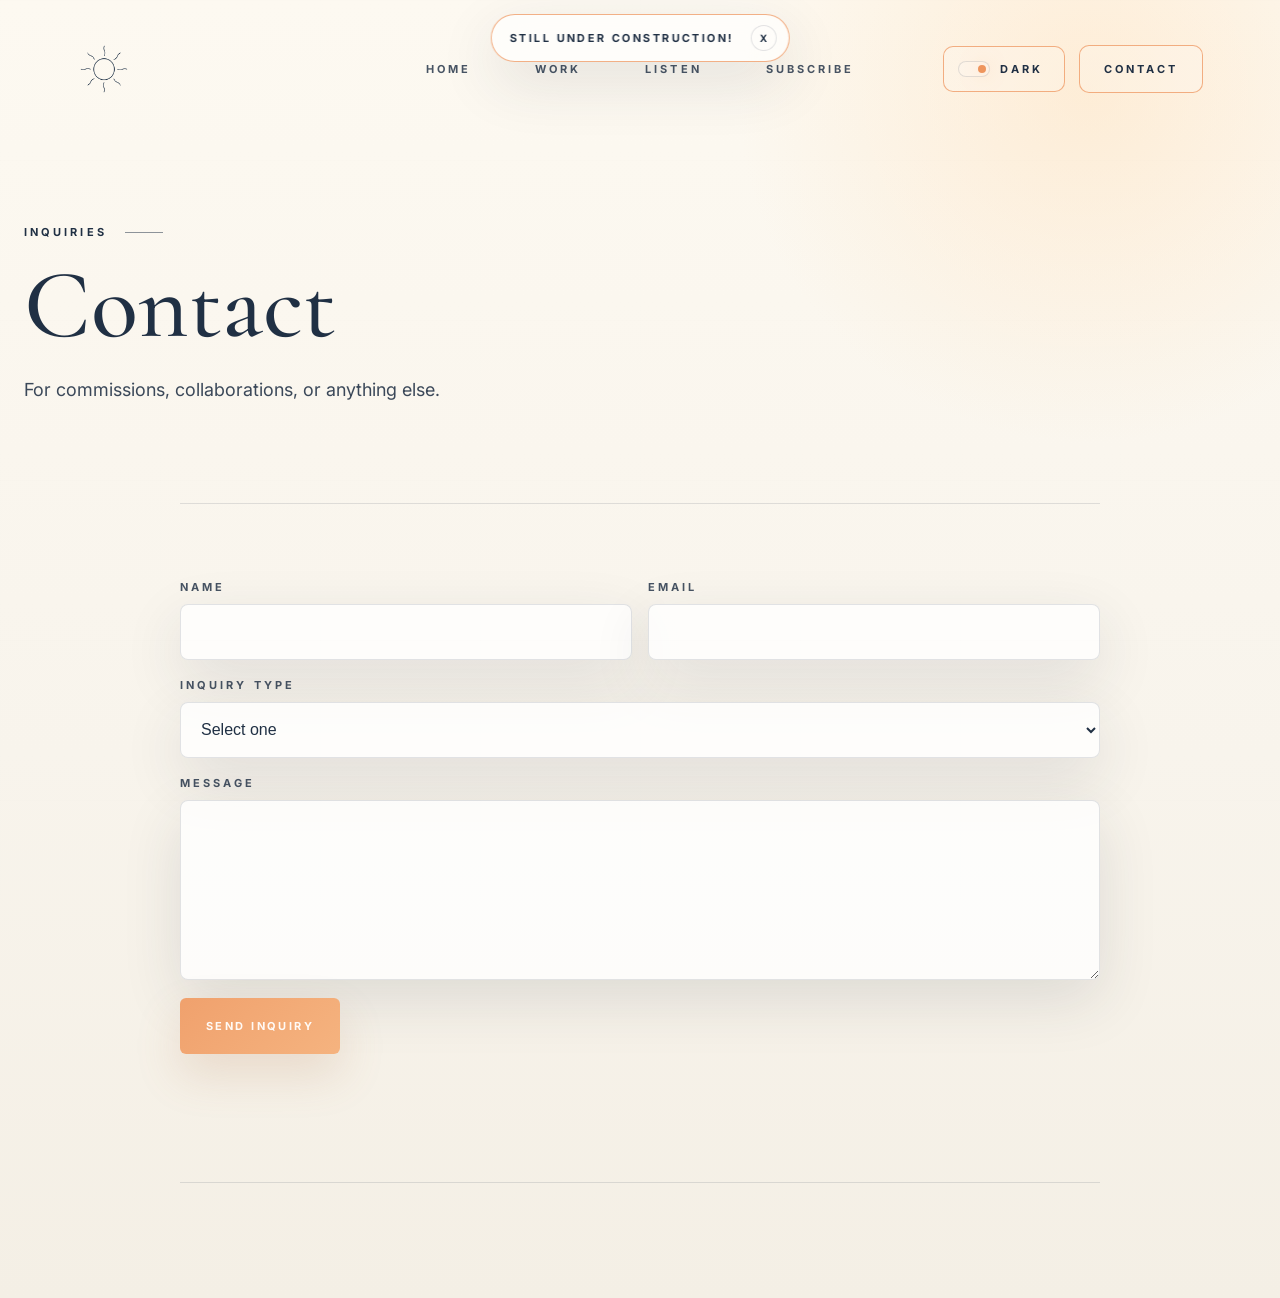
==== contact.html @ ae72fd8b "Add protected piece player" ====
<!DOCTYPE html>
<html lang="en">
  <head>
    <meta charset="UTF-8" />
    <meta name="viewport" content="width=device-width, initial-scale=1.0" />
    <title>Contact | Able</title>
    <link rel="canonical" href="https://ablemusic.vercel.app/contact.html" />
    <meta property="og:url" content="https://ablemusic.vercel.app/contact.html" />
    <link rel="icon" type="image/png" href="assets/logos/av-sunburst-logo-refined-navy.png" />
    <link rel="apple-touch-icon" href="assets/logos/av-sunburst-logo-refined-navy.png" />
    <link rel="preconnect" href="https://fonts.googleapis.com" />
    <link rel="preconnect" href="https://fonts.gstatic.com" crossorigin />
    <link
      href="https://fonts.googleapis.com/css2?family=Cormorant+Garamond:wght@400;500;600&family=Inter:wght@400;500;600;700&display=swap"
      rel="stylesheet"
    />
    <link rel="stylesheet" href="styles.css" />
  </head>
  <body class="contact-page" data-theme="light">
    <div class="construction-notice" role="status" aria-live="polite">
      <span>Still under construction!</span>
      <button class="construction-close" type="button" aria-label="Close construction notice">X</button>
    </div>

    <header class="site-header" aria-label="Primary">
      <a class="brand" href="index.html" aria-label="Able home">
        <img
          class="brand-mark theme-image"
          src="assets/logos/av-sunburst-logo-refined-navy.png"
          data-dark-src="assets/logos/av-sunburst-logo-refined-cream.png"
          data-light-src="assets/logos/av-sunburst-logo-refined-navy.png"
          alt=""
        />
      </a>
      <nav class="main-nav" aria-label="Main navigation">
        <a href="index.html">Home</a>
        <a href="index.html">Work</a>
        <a href="index.html">Listen</a>
        <a href="index.html#subscribe">Subscribe</a>
      </nav>
      <div class="header-actions">
        <button class="theme-toggle" type="button" aria-label="Switch to dark mode" aria-pressed="true">
          <span class="toggle-track" aria-hidden="true"><span class="toggle-thumb"></span></span>
          <span class="theme-toggle-text">Dark</span>
        </button>
        <a class="outline-button" href="contact.html" aria-current="page">Contact</a>
      </div>
    </header>

    <main class="contact-main">
      <section class="contact-hero" aria-labelledby="contact-title">
        <p class="eyebrow">Inquiries</p>
        <h1 id="contact-title">Contact</h1>
        <p class="intro">
          For commissions, collaborations, or anything else.
        </p>
      </section>

      <section class="contact-shell" aria-label="Inquiry form">
        <form
          class="inquiry-form"
          action="https://formsubmit.co/ablecomposing@outlook.com"
          data-email-form
          data-ajax-action="https://formsubmit.co/ajax/ablecomposing@outlook.com"
          data-success-message="Sent. Thank you."
          data-error-message="Something went wrong. Please email ablecomposing@outlook.com."
          method="post"
        >
          <input type="hidden" name="_subject" value="New Able inquiry" />
          <input type="hidden" name="_template" value="table" />
          <input type="hidden" name="_captcha" value="false" />
          <input type="hidden" name="_next" value="https://ablemusic.vercel.app/thanks.html" />
          <input type="hidden" name="form_name" value="Contact inquiry" />
          <input class="form-honey" type="text" name="_honey" tabindex="-1" autocomplete="off" aria-hidden="true" />
          <div class="form-grid">
            <label>
              <span>Name</span>
              <input name="name" type="text" autocomplete="name" required />
            </label>
            <label>
              <span>Email</span>
              <input name="email" type="email" autocomplete="email" required />
            </label>
          </div>
          <label>
            <span>Inquiry type</span>
            <select name="inquiry" required>
              <option value="">Select one</option>
              <option>Commission</option>
              <option>Programming</option>
              <option>Collaboration</option>
              <option>General</option>
            </select>
          </label>
          <label>
            <span>Message</span>
            <textarea name="message" rows="7" required></textarea>
          </label>
          <button type="submit">Send Inquiry</button>
          <p class="form-status" role="status" aria-live="polite"></p>
        </form>
      </section>
    </main>

    <script src="site.js?v=piece-access"></script>
  </body>
</html>
---- styles.css ----
:root {
  --ink: #f7eee9;
  --muted: #c7cad8;
  --soft: rgba(247, 238, 233, 0.66);
  --line: rgba(247, 238, 233, 0.18);
  --peach: #ffae8d;
  --font-display: "Cormorant Garamond", Georgia, serif;
  --font-body: "Inter", Arial, sans-serif;

  --page-bg:
    radial-gradient(circle at 83% 16%, rgba(255, 174, 141, 0.18), transparent 28rem),
    linear-gradient(180deg, #061124 0%, #0d2442 48%, #243f62 100%);
  --grain-opacity: 0.2;
  --grain-line-a: rgba(255, 255, 255, 0.05);
  --grain-line-b: rgba(255, 255, 255, 0.035);
  --grain-blend: screen;
  --nav-link: rgba(247, 238, 233, 0.84);
  --outline-border: rgba(255, 174, 141, 0.48);
  --outline-bg: rgba(255, 255, 255, 0.03);
  --hero-shade:
    linear-gradient(90deg, rgba(5, 14, 29, 0.9) 0%, rgba(8, 19, 37, 0.54) 42%, rgba(10, 18, 35, 0.28) 100%),
    linear-gradient(180deg, rgba(4, 11, 23, 0.1) 0%, rgba(5, 13, 27, 0.24) 53%, #102644 100%);
  --hero-rule: linear-gradient(90deg, transparent, rgba(247, 238, 233, 0.42), transparent);
  --eyebrow-rule: rgba(247, 238, 233, 0.5);
  --intro: rgba(247, 238, 233, 0.86);
  --button-bg: linear-gradient(135deg, rgba(172, 156, 205, 0.74), rgba(255, 174, 141, 0.95));
  --button-shadow: 0 22px 52px rgba(255, 126, 94, 0.18);
  --card-bg: rgba(20, 45, 78, 0.5);
  --card-shadow: 0 26px 80px rgba(0, 0, 0, 0.18);
  --accolade-sheen: linear-gradient(90deg, rgba(247, 238, 233, 0.045), rgba(255, 174, 141, 0.035), transparent 72%);
  --project-info-bg: linear-gradient(180deg, rgba(37, 62, 96, 0.58), rgba(27, 48, 82, 0.72));
  --project-number: rgba(247, 238, 233, 0.82);
  --body-copy: rgba(247, 238, 233, 0.74);
  --image-shadow: 0 28px 80px rgba(0, 0, 0, 0.22);
  --footer-heading: rgba(247, 238, 233, 0.82);
  --footer-text: rgba(247, 238, 233, 0.68);
  --footer-line: rgba(247, 238, 233, 0.12);
}

body[data-theme="light"] {
  --ink: #203044;
  --muted: #5c6672;
  --soft: rgba(32, 48, 68, 0.62);
  --line: rgba(32, 48, 68, 0.13);
  --peach: #ee955d;
  --page-bg:
    radial-gradient(circle at 85% 7%, rgba(255, 223, 184, 0.46), transparent 22rem),
    linear-gradient(180deg, #fdf9f1 0%, #f8f4ec 58%, #f4efe5 100%);
  --grain-opacity: 0.16;
  --grain-line-a: rgba(32, 48, 68, 0.035);
  --grain-line-b: rgba(32, 48, 68, 0.025);
  --grain-blend: multiply;
  --nav-link: rgba(32, 48, 68, 0.82);
  --outline-border: rgba(238, 149, 93, 0.74);
  --outline-bg: rgba(255, 255, 255, 0.18);
  --hero-shade:
    linear-gradient(90deg, rgba(252, 248, 239, 0.82) 0%, rgba(252, 248, 239, 0.45) 36%, rgba(252, 248, 239, 0.06) 78%),
    linear-gradient(180deg, rgba(255, 255, 255, 0) 0%, rgba(249, 245, 237, 0.08) 58%, #f8f4ec 100%);
  --hero-rule: linear-gradient(90deg, transparent, rgba(32, 48, 68, 0.2), rgba(238, 149, 93, 0.4));
  --eyebrow-rule: rgba(32, 48, 68, 0.5);
  --intro: rgba(32, 48, 68, 0.88);
  --button-bg: linear-gradient(135deg, #f0a16d, #f5b37f);
  --button-shadow: 0 20px 46px rgba(172, 111, 66, 0.18);
  --card-bg: rgba(255, 255, 255, 0.78);
  --card-shadow: 0 20px 60px rgba(41, 52, 63, 0.12);
  --accolade-sheen: linear-gradient(90deg, rgba(255, 255, 255, 0.58), rgba(238, 149, 93, 0.08), transparent 76%);
  --project-info-bg: linear-gradient(180deg, rgba(255, 255, 255, 0.86), rgba(252, 249, 242, 0.96));
  --project-number: rgba(32, 48, 68, 0.82);
  --body-copy: rgba(32, 48, 68, 0.78);
  --image-shadow: 0 24px 70px rgba(41, 52, 63, 0.15);
  --footer-heading: rgba(32, 48, 68, 0.82);
  --footer-text: rgba(32, 48, 68, 0.68);
  --footer-line: rgba(32, 48, 68, 0.11);
}

* {
  box-sizing: border-box;
}

html {
  scroll-behavior: smooth;
}

body {
  margin: 0;
  color: var(--ink);
  font-family: var(--font-body);
  background: var(--page-bg);
  transition: color 240ms ease, background 240ms ease;
}

body::before {
  position: fixed;
  inset: 0;
  z-index: 5;
  pointer-events: none;
  content: "";
  opacity: var(--grain-opacity);
  background-image:
    linear-gradient(var(--grain-line-a) 1px, transparent 1px),
    linear-gradient(90deg, var(--grain-line-b) 1px, transparent 1px);
  background-size: 160px 160px;
  mix-blend-mode: var(--grain-blend);
}

a {
  color: inherit;
  text-decoration: none;
}

button {
  font: inherit;
}

img {
  display: block;
  max-width: 100%;
}

.theme-image {
  transition: opacity 220ms ease;
}

body.is-theme-switching .theme-image {
  opacity: 0.82;
}

.construction-notice {
  position: fixed;
  top: 14px;
  left: 50%;
  z-index: 40;
  display: inline-flex;
  align-items: center;
  gap: 16px;
  max-width: calc(100% - 32px);
  padding: 10px 12px 10px 18px;
  color: var(--ink);
  font-size: 11px;
  font-weight: 700;
  letter-spacing: 0.22em;
  text-transform: uppercase;
  border: 1px solid var(--outline-border);
  border-radius: 999px;
  background: var(--card-bg);
  background: color-mix(in srgb, var(--card-bg) 82%, transparent);
  box-shadow: var(--card-shadow);
  backdrop-filter: blur(18px);
  transform: translateX(-50%);
}

.construction-notice.is-hidden {
  display: none;
}

.construction-close {
  display: inline-grid;
  place-items: center;
  width: 26px;
  height: 26px;
  flex: 0 0 auto;
  color: var(--ink);
  font-size: 10px;
  font-weight: 700;
  line-height: 1;
  border: 1px solid var(--line);
  border-radius: 999px;
  background: rgba(255, 255, 255, 0.08);
  cursor: pointer;
}

.site-header {
  position: fixed;
  top: 0;
  left: 0;
  z-index: 20;
  display: grid;
  grid-template-columns: 1fr auto 1fr;
  align-items: center;
  width: 100%;
  padding: 42px clamp(24px, 6vw, 96px);
}

.brand {
  display: inline-flex;
  align-items: center;
  justify-content: center;
  justify-self: start;
  width: 54px;
  height: 54px;
  color: var(--ink);
}

.brand-mark {
  display: block;
  width: 54px;
  height: 54px;
  object-fit: contain;
  overflow: visible;
}

.main-nav {
  display: flex;
  justify-content: center;
  gap: clamp(28px, 5vw, 72px);
}

.main-nav a,
.outline-button,
.theme-toggle,
.text-link,
.eyebrow,
.project-info span,
.subscription-form label,
.inquiry-form span {
  font-size: 11px;
  font-weight: 700;
  letter-spacing: 0.28em;
  text-transform: uppercase;
}

.main-nav a {
  color: var(--nav-link);
}

.header-actions {
  display: flex;
  align-items: center;
  justify-self: end;
  justify-content: end;
  gap: 14px;
}

.outline-button,
.theme-toggle {
  min-height: 46px;
  color: var(--ink);
  border: 1px solid var(--outline-border);
  border-radius: 10px;
  background: var(--outline-bg);
}

.outline-button {
  min-width: 122px;
  padding: 16px 24px;
  text-align: center;
}

.theme-toggle {
  display: inline-flex;
  align-items: center;
  gap: 10px;
  min-width: 122px;
  padding: 10px 14px;
  cursor: pointer;
}

.theme-toggle:disabled {
  cursor: progress;
  opacity: 0.74;
}

.toggle-track {
  position: relative;
  width: 32px;
  height: 16px;
  flex: 0 0 auto;
  border: 1px solid var(--line);
  border-radius: 999px;
  background: rgba(255, 255, 255, 0.18);
}

.toggle-thumb {
  position: absolute;
  top: 3px;
  left: 3px;
  width: 8px;
  height: 8px;
  border-radius: 999px;
  background: var(--peach);
  box-shadow: 0 0 18px rgba(255, 174, 141, 0.7);
  transition: transform 180ms ease;
}

body[data-theme="light"] .toggle-thumb {
  transform: translateX(16px);
}

.hero {
  position: relative;
  min-height: 100vh;
  overflow: hidden;
  isolation: isolate;
}

.hero-image,
.hero-shade {
  position: absolute;
  inset: 0;
  width: 100%;
  height: 100%;
}

.hero-image {
  z-index: -3;
  object-fit: cover;
  object-position: center;
}

.hero-shade {
  z-index: -2;
  background: var(--hero-shade);
}

.hero-content {
  width: min(820px, calc(100% - 48px));
  padding: 28vh 0 0 clamp(24px, 7.4vw, 116px);
}

.eyebrow {
  position: relative;
  display: inline-flex;
  align-items: center;
  gap: 18px;
  margin: 0 0 22px;
  color: var(--ink);
}

.eyebrow::after {
  display: block;
  width: 38px;
  height: 1px;
  content: "";
  background: var(--eyebrow-rule);
}

h1,
h2,
h3,
p {
  margin-top: 0;
}

h1 {
  max-width: 820px;
  margin-bottom: 28px;
  font-family: var(--font-display);
  font-size: clamp(72px, 7.6vw, 118px);
  font-weight: 500;
  line-height: 0.92;
}

h1 span,
em {
  color: var(--peach);
  font-style: italic;
}

h1 .nowrap {
  color: inherit;
  font-style: normal;
  white-space: nowrap;
}

h1 .nowrap span {
  color: var(--peach);
  font-style: normal;
}

.intro {
  max-width: 476px;
  margin-bottom: 50px;
  color: var(--intro);
  font-size: 18px;
  line-height: 1.8;
}

.hero-actions {
  display: flex;
  align-items: center;
  gap: 38px;
  flex-wrap: wrap;
}

.primary-button {
  display: inline-flex;
  align-items: center;
  gap: 10px;
  padding: 21px 29px;
  color: #fffaf6;
  font-size: 12px;
  font-weight: 700;
  letter-spacing: 0.24em;
  text-transform: uppercase;
  border: 1px solid rgba(255, 255, 255, 0.16);
  border-radius: 6px;
  background: var(--button-bg);
  box-shadow: var(--button-shadow);
}

.text-link {
  display: inline-flex;
  align-items: center;
  gap: 10px;
  padding-bottom: 12px;
  color: var(--ink);
  border-bottom: 1px solid rgba(255, 174, 141, 0.7);
}

.work-section,
.accolades-section,
.site-footer {
  width: min(100% - 48px, 1380px);
  margin: 0 auto;
}

.work-section {
  padding: 82px 0 56px;
}

.section-heading {
  display: flex;
  align-items: end;
  justify-content: space-between;
  gap: 32px;
  margin-bottom: 36px;
}

.section-heading h2,
.subscription-copy h2 {
  color: var(--ink);
  font-family: var(--font-display);
  font-size: clamp(40px, 4vw, 60px);
  font-weight: 500;
  line-height: 1.04;
}

.project-grid {
  display: grid;
  grid-template-columns: repeat(3, 1fr);
  gap: 28px;
}

.project-card {
  position: relative;
  overflow: hidden;
  border: 1px solid var(--line);
  border-radius: 8px;
  background: var(--card-bg);
  box-shadow: var(--card-shadow);
}

.project-card img {
  width: 100%;
  aspect-ratio: 1.7;
  object-fit: cover;
  transition: opacity 180ms ease;
}

.project-info {
  position: relative;
  min-height: 124px;
  padding: 18px 28px 25px;
  background: var(--project-info-bg);
}

.project-info span {
  display: block;
  margin-bottom: 16px;
  color: var(--project-number);
}

.project-info h3 {
  margin-bottom: 7px;
  color: var(--ink);
  font-size: 21px;
  font-weight: 500;
}

.project-info p {
  margin: 0;
  color: var(--muted);
  font-size: 14px;
}

.ensemble-card {
  min-height: 320px;
}

.ensemble-card::before {
  position: absolute;
  inset: 72px 32px auto;
  height: 74px;
  pointer-events: none;
  content: "";
  opacity: 0.32;
  background: repeating-linear-gradient(
    to bottom,
    transparent 0,
    transparent 14px,
    var(--line) 15px,
    transparent 16px
  );
}

.ensemble-card::after,
.site-footer::after {
  position: absolute;
  content: "";
  border-radius: 50%;
  background: var(--peach);
  box-shadow: 0 0 0 1px rgba(255, 255, 255, 0.5), 0 0 28px 8px rgba(255, 174, 141, 0.45);
}

.ensemble-card::after {
  top: 36px;
  right: 34px;
  width: 6px;
  height: 6px;
}

.ensemble-card .project-info {
  min-height: 320px;
  display: flex;
  flex-direction: column;
  justify-content: flex-end;
  padding: 28px 32px 34px;
}

.ensemble-card .project-info span,
.ensemble-card .project-info h3,
.ensemble-card .project-info p {
  position: relative;
  z-index: 1;
}

.ensemble-card .project-info span {
  margin-bottom: auto;
}

.ensemble-card .project-info h3 {
  max-width: 300px;
  margin-bottom: 14px;
  font-family: var(--font-display);
  font-size: clamp(34px, 3.8vw, 54px);
  line-height: 1;
}

.ensemble-card .project-info p {
  max-width: 310px;
  color: var(--body-copy);
  font-size: 15px;
  line-height: 1.65;
}

.accolades-section {
  padding: 0 0 88px;
}

.accolade-card {
  position: relative;
  overflow: hidden;
  display: grid;
  grid-template-columns: minmax(150px, 0.26fr) minmax(0, 1fr);
  align-items: center;
  gap: clamp(26px, 5vw, 72px);
  padding: clamp(30px, 4.2vw, 48px) clamp(0px, 2vw, 24px);
  border-top: 1px solid var(--line);
  border-bottom: 1px solid var(--line);
  background: var(--accolade-sheen);
}

.accolade-card::before {
  position: absolute;
  right: clamp(8px, 2vw, 28px);
  bottom: -3px;
  width: 5px;
  height: 5px;
  border-radius: 50%;
  content: "";
  background: var(--peach);
  box-shadow: 0 0 16px 4px rgba(255, 174, 141, 0.25);
}

.accolade-card .eyebrow {
  margin: 0;
  color: var(--soft);
}

.accolade-copy {
  max-width: 760px;
  padding-right: 40px;
}

.accolade-rank {
  margin: 0 0 8px;
  color: var(--ink);
  font-family: var(--font-display);
  font-size: clamp(38px, 4.4vw, 66px);
  font-weight: 500;
  line-height: 0.98;
}

.accolade-card h2 {
  max-width: 760px;
  margin: 0;
  color: var(--footer-heading);
  font-family: var(--font-display);
  font-size: clamp(26px, 2.7vw, 40px);
  font-weight: 500;
  line-height: 1.1;
}

.piece-link {
  display: inline-flex;
  align-items: center;
  gap: 10px;
  margin-top: 22px;
  padding-bottom: 10px;
  color: var(--ink);
  font-size: 12px;
  font-weight: 700;
  letter-spacing: 0.18em;
  text-transform: uppercase;
  border-bottom: 1px solid rgba(255, 174, 141, 0.7);
}

.piece-link::after {
  content: "\2197";
  font-size: 14px;
  line-height: 1;
}

.site-footer {
  position: relative;
  display: grid;
  grid-template-columns: minmax(0, 1fr) minmax(360px, 0.7fr);
  align-items: end;
  gap: clamp(42px, 8vw, 120px);
  padding: clamp(64px, 8vw, 108px) 0 32px;
  border-top: 1px solid var(--line);
}

.site-footer::after {
  right: 12px;
  bottom: 30px;
  width: 7px;
  height: 7px;
}

.subscription-copy .eyebrow {
  margin-bottom: 24px;
}

.subscription-copy h2 {
  max-width: 760px;
  margin: 0;
  font-size: clamp(42px, 5.2vw, 76px);
  line-height: 0.98;
}

.subscription-form {
  width: 100%;
}

.form-honey {
  position: absolute;
  left: -9999px;
  width: 1px;
  height: 1px;
  opacity: 0;
}

.form-status {
  min-height: 22px;
  margin: 12px 0 0;
  color: var(--footer-text);
  font-size: 14px;
  line-height: 1.55;
}

.form-status.is-error {
  color: var(--peach);
}

.subscription-form label {
  display: block;
  margin-bottom: 18px;
  color: var(--footer-heading);
}

.email-field {
  display: flex;
  align-items: center;
  gap: 10px;
  width: 100%;
  padding: 8px;
  border: 1px solid var(--line);
  border-radius: 8px;
  background: var(--card-bg);
  box-shadow: var(--card-shadow);
}

.email-field input {
  width: 100%;
  min-width: 0;
  height: 54px;
  padding: 0 16px;
  color: var(--ink);
  font-size: 16px;
  border: 0;
  outline: 0;
  background: transparent;
}

.email-field input::placeholder {
  color: var(--muted);
}

.email-field button {
  min-height: 54px;
  flex: 0 0 auto;
  padding: 0 22px;
  color: #fffaf6;
  font-size: 11px;
  font-weight: 700;
  letter-spacing: 0.22em;
  text-transform: uppercase;
  border: 0;
  border-radius: 6px;
  background: var(--button-bg);
  box-shadow: var(--button-shadow);
  cursor: pointer;
}

.email-field button:disabled,
.inquiry-form button:disabled {
  cursor: progress;
  opacity: 0.72;
}

.copyright {
  grid-column: 1 / -1;
  margin: 16px 0 0;
  padding-top: 24px;
  color: var(--footer-text);
  font-size: 14px;
  border-top: 1px solid var(--footer-line);
}

.contact-page {
  min-height: 100vh;
}

.contact-main {
  width: min(100% - 48px, 1380px);
  margin: 0 auto;
  padding: clamp(150px, 18vw, 220px) 0 clamp(72px, 9vw, 120px);
}

.contact-hero {
  max-width: 780px;
  margin-bottom: clamp(54px, 8vw, 96px);
}

.contact-hero h1 {
  margin-bottom: 24px;
}

.contact-shell {
  display: grid;
  grid-template-columns: minmax(0, 1fr);
  align-items: start;
  width: min(100%, 920px);
  margin: 0 auto;
  padding: clamp(44px, 6vw, 76px) 0;
  border-top: 1px solid var(--line);
  border-bottom: 1px solid var(--line);
}

.listen-shell {
  width: min(100%, 760px);
  margin: 0 auto;
}

.listen-card {
  padding: clamp(32px, 6vw, 62px);
  border: 1px solid var(--line);
  border-radius: 8px;
  background: var(--card-bg);
  box-shadow: var(--card-shadow);
}

.listen-card h1 {
  margin-bottom: 20px;
  font-size: clamp(52px, 8vw, 86px);
}

.listen-card .intro {
  margin-bottom: 34px;
}

.audio-player {
  width: 100%;
  margin-top: 10px;
}

.locked-message {
  margin: 0;
  color: var(--footer-text);
  font-size: 15px;
  line-height: 1.65;
}

.inquiry-form {
  display: grid;
  gap: 18px;
  width: 100%;
  max-width: 920px;
  margin: 0 auto;
}

.form-grid {
  display: grid;
  grid-template-columns: repeat(2, minmax(0, 1fr));
  gap: 16px;
}

.inquiry-form label {
  display: grid;
  gap: 10px;
}

.inquiry-form span {
  color: var(--footer-heading);
}

.inquiry-form input,
.inquiry-form select,
.inquiry-form textarea {
  width: 100%;
  color: var(--ink);
  font-size: 16px;
  border: 1px solid var(--line);
  border-radius: 8px;
  outline: 0;
  background: var(--card-bg);
  box-shadow: var(--card-shadow);
}

.inquiry-form input,
.inquiry-form select {
  height: 56px;
  padding: 0 16px;
}

.inquiry-form textarea {
  min-height: 180px;
  padding: 16px;
  resize: vertical;
}

.inquiry-form input:focus,
.inquiry-form select:focus,
.inquiry-form textarea:focus {
  border-color: var(--outline-border);
}

.inquiry-form button {
  justify-self: start;
  min-height: 56px;
  padding: 0 26px;
  color: #fffaf6;
  font-size: 11px;
  font-weight: 700;
  letter-spacing: 0.22em;
  text-transform: uppercase;
  border: 0;
  border-radius: 6px;
  background: var(--button-bg);
  box-shadow: var(--button-shadow);
  cursor: pointer;
}

@media (max-width: 1080px) {
  .theme-toggle {
    min-width: 100px;
  }

  .main-nav {
    gap: 28px;
  }
}

@media (max-width: 920px) {
  .site-header {
    grid-template-columns: auto 1fr;
    gap: 22px;
    padding: 28px 24px;
  }

  .main-nav {
    order: 3;
    grid-column: 1 / -1;
    justify-self: stretch;
    justify-content: flex-start;
    gap: 18px;
    overflow-x: auto;
    padding-bottom: 4px;
  }

  .header-actions {
    justify-self: end;
  }

  .outline-button {
    justify-self: end;
  }

  .hero-content {
    padding-top: 25vh;
  }

  .project-grid,
  .site-footer,
  .contact-shell {
    grid-template-columns: 1fr;
  }

  .section-heading {
    align-items: start;
    flex-direction: column;
  }

  .accolade-card {
    grid-template-columns: 1fr;
  }

}

@media (max-width: 560px) {
  .construction-notice {
    top: 10px;
    gap: 10px;
    padding: 8px 9px 8px 13px;
    font-size: 9px;
    letter-spacing: 0.14em;
  }

  .construction-close {
    width: 24px;
    height: 24px;
  }

  .site-header {
    position: absolute;
  }

  .main-nav {
    display: none;
  }

  .header-actions {
    gap: 8px;
  }

  .theme-toggle {
    min-width: 44px;
    padding: 10px;
  }

  .theme-toggle-text {
    display: none;
  }

  .outline-button {
    min-width: auto;
    padding: 13px 15px;
    font-size: 10px;
  }

  h1 {
    font-size: 56px;
  }

  .intro {
    font-size: 16px;
  }

  .hero-actions {
    align-items: flex-start;
    flex-direction: column;
  }

  .work-section {
    padding-top: 56px;
    padding-bottom: 44px;
  }

  .ensemble-card,
  .ensemble-card .project-info {
    min-height: 220px;
  }

  .ensemble-card .project-info {
    justify-content: flex-start;
    padding: 24px 24px 28px;
  }

  .ensemble-card .project-info span {
    margin-bottom: 18px;
  }

  .accolades-section {
    width: min(100% - 32px, 1380px);
    padding-bottom: 70px;
  }

  .accolade-card {
    gap: 24px;
    padding: 34px 16px 40px;
    border-right: 1px solid var(--line);
    border-left: 1px solid var(--line);
    border-radius: 8px;
  }

  .accolade-card::before {
    right: 18px;
  }

  .accolade-copy {
    padding-right: 0;
  }

  .accolade-rank {
    margin-bottom: 12px;
    font-size: clamp(42px, 13vw, 58px);
  }

  .accolade-card h2 {
    max-width: 16ch;
    font-size: clamp(24px, 7.4vw, 32px);
    line-height: 1.14;
  }

  .piece-link {
    margin-top: 20px;
    font-size: 11px;
    letter-spacing: 0.16em;
  }

  .listen-card {
    padding: 30px 22px 34px;
  }

  .email-field {
    align-items: stretch;
    flex-direction: column;
  }

  .email-field button {
    width: 100%;
  }

  .contact-main {
    padding-top: 132px;
  }

  .form-grid {
    grid-template-columns: 1fr;
  }

  .inquiry-form button {
    width: 100%;
  }
}
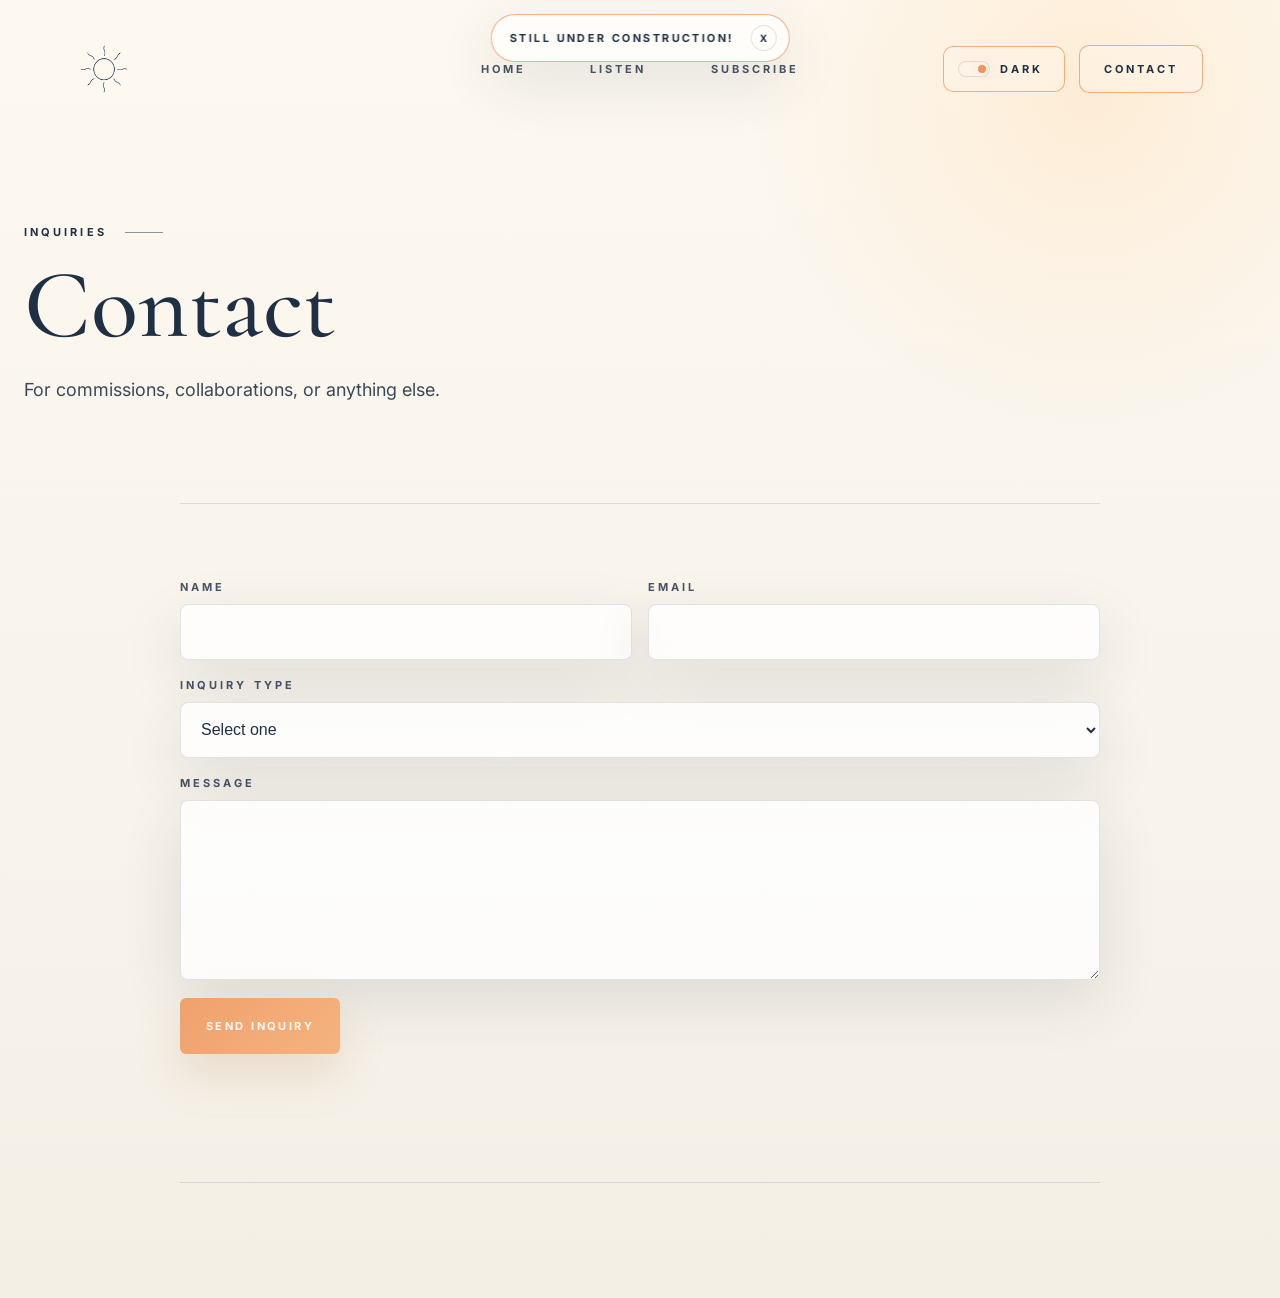
==== commit a0b4f657: "Keep header fixed and simplify nav" ====
--- a/contact.html
+++ b/contact.html
@@ -4,8 +4,8 @@
     <meta charset="UTF-8" />
     <meta name="viewport" content="width=device-width, initial-scale=1.0" />
     <title>Contact | Able</title>
-    <link rel="canonical" href="https://ablemusic.vercel.app/contact.html" />
-    <meta property="og:url" content="https://ablemusic.vercel.app/contact.html" />
+    <link rel="canonical" href="https://ablemusic.vercel.app/contact" />
+    <meta property="og:url" content="https://ablemusic.vercel.app/contact" />
     <link rel="icon" type="image/png" href="assets/logos/av-sunburst-logo-refined-navy.png" />
     <link rel="apple-touch-icon" href="assets/logos/av-sunburst-logo-refined-navy.png" />
     <link rel="preconnect" href="https://fonts.googleapis.com" />
@@ -23,7 +23,7 @@
     </div>
 
     <header class="site-header" aria-label="Primary">
-      <a class="brand" href="index.html" aria-label="Able home">
+      <a class="brand" href="home" aria-label="Able home">
         <img
           class="brand-mark theme-image"
           src="assets/logos/av-sunburst-logo-refined-navy.png"
@@ -33,17 +33,16 @@
         />
       </a>
       <nav class="main-nav" aria-label="Main navigation">
-        <a href="index.html">Home</a>
-        <a href="index.html">Work</a>
-        <a href="index.html">Listen</a>
-        <a href="index.html#subscribe">Subscribe</a>
+        <a href="home">Home</a>
+        <a href="home#accolades-title">Listen</a>
+        <a href="home#subscribe">Subscribe</a>
       </nav>
       <div class="header-actions">
         <button class="theme-toggle" type="button" aria-label="Switch to dark mode" aria-pressed="true">
           <span class="toggle-track" aria-hidden="true"><span class="toggle-thumb"></span></span>
           <span class="theme-toggle-text">Dark</span>
         </button>
-        <a class="outline-button" href="contact.html" aria-current="page">Contact</a>
+        <a class="outline-button" href="contact" aria-current="page">Contact</a>
       </div>
     </header>
 
@@ -69,7 +68,7 @@
           <input type="hidden" name="_subject" value="New Able inquiry" />
           <input type="hidden" name="_template" value="table" />
           <input type="hidden" name="_captcha" value="false" />
-          <input type="hidden" name="_next" value="https://ablemusic.vercel.app/thanks.html" />
+          <input type="hidden" name="_next" value="https://ablemusic.vercel.app/thanks" />
           <input type="hidden" name="form_name" value="Contact inquiry" />
           <input class="form-honey" type="text" name="_honey" tabindex="-1" autocomplete="off" aria-hidden="true" />
           <div class="form-grid">
--- a/styles.css
+++ b/styles.css
@@ -604,11 +604,27 @@
 .accolade-card h2 {
   max-width: 760px;
   margin: 0;
-  color: var(--footer-heading);
+  color: var(--ink);
   font-family: var(--font-display);
   font-size: clamp(26px, 2.7vw, 40px);
   font-weight: 500;
   line-height: 1.1;
+}
+
+.piece-note {
+  max-width: 620px;
+  margin: 18px 0 0;
+  color: var(--muted);
+  font-size: 14px;
+  font-style: italic;
+  line-height: 1.65;
+}
+
+.piece-note a {
+  color: var(--ink);
+  text-decoration: underline;
+  text-decoration-color: rgba(255, 174, 141, 0.7);
+  text-underline-offset: 4px;
 }
 
 .piece-link {
@@ -953,7 +969,9 @@
   }
 
   .site-header {
-    position: absolute;
+    background: color-mix(in srgb, var(--card-bg) 82%, transparent);
+    box-shadow: 0 12px 36px rgba(0, 0, 0, 0.08);
+    backdrop-filter: blur(18px);
   }
 
   .main-nav {
@@ -1043,6 +1061,12 @@
     line-height: 1.14;
   }
 
+  .piece-note {
+    margin-top: 16px;
+    font-size: 13px;
+    line-height: 1.55;
+  }
+
   .piece-link {
     margin-top: 20px;
     font-size: 11px;
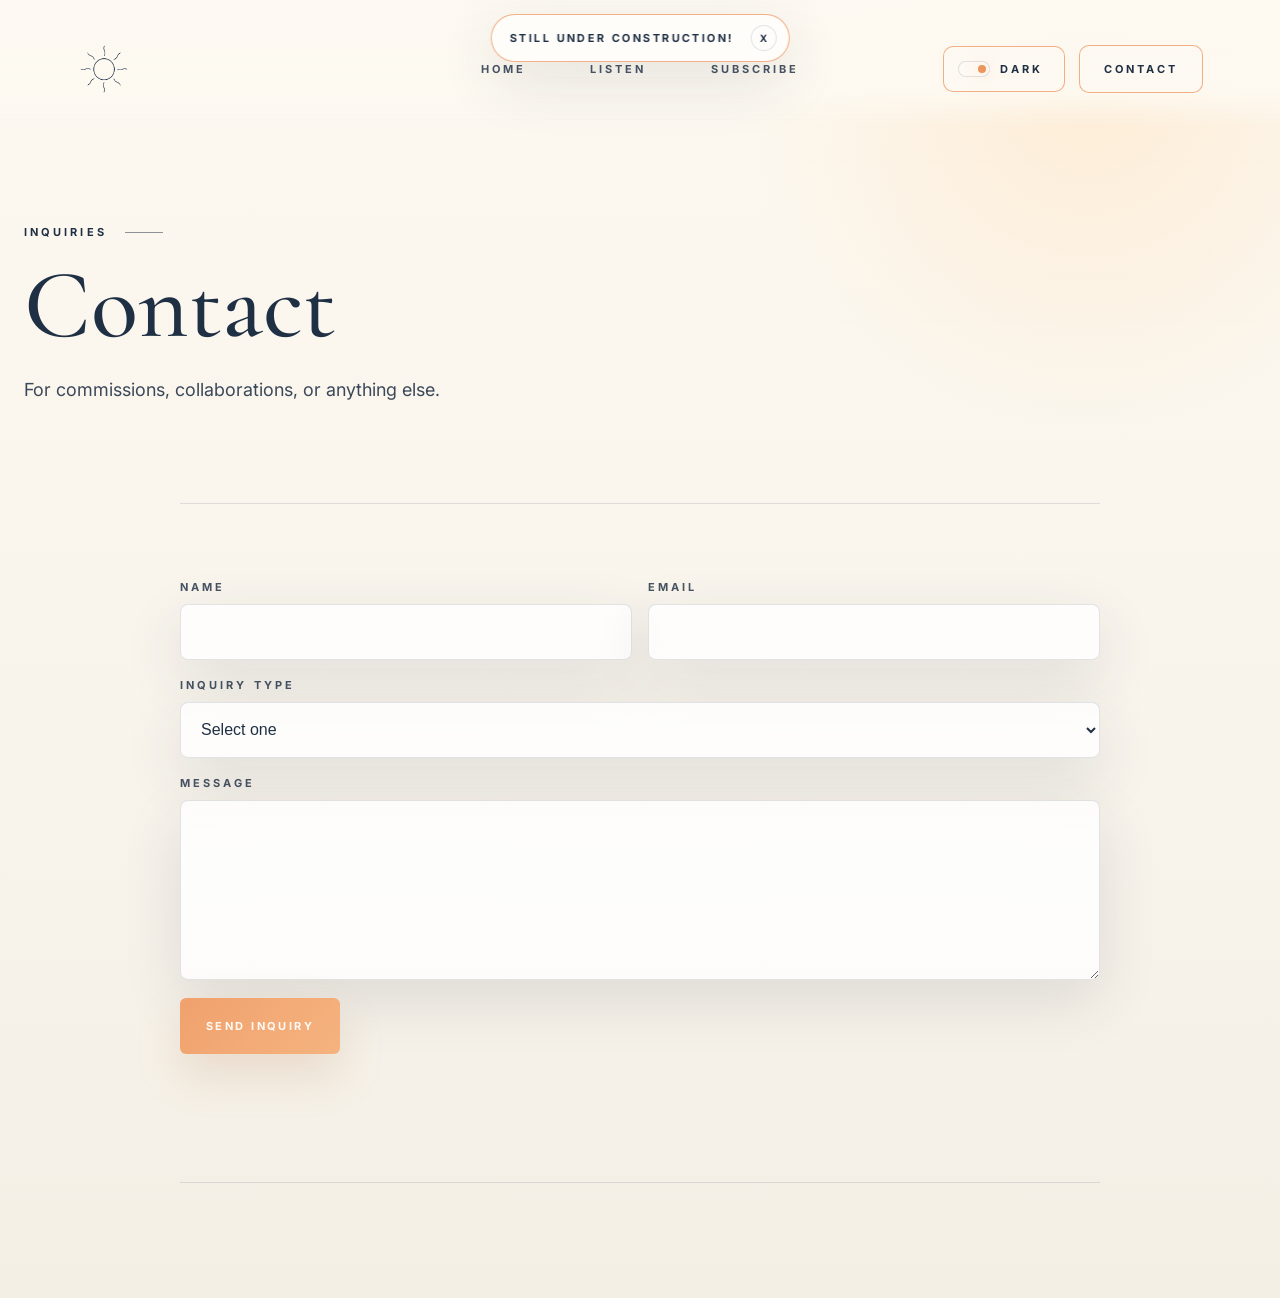
==== commit 3aeb51b3: "Mask scrolling content behind header" ====
--- a/contact.html
+++ b/contact.html
@@ -14,7 +14,7 @@
       href="https://fonts.googleapis.com/css2?family=Cormorant+Garamond:wght@400;500;600&family=Inter:wght@400;500;600;700&display=swap"
       rel="stylesheet"
     />
-    <link rel="stylesheet" href="styles.css" />
+    <link rel="stylesheet" href="styles.css?v=20260617-header-veil" />
   </head>
   <body class="contact-page" data-theme="light">
     <div class="construction-notice" role="status" aria-live="polite">
--- a/styles.css
+++ b/styles.css
@@ -27,6 +27,9 @@
   --button-shadow: 0 22px 52px rgba(255, 126, 94, 0.18);
   --card-bg: rgba(20, 45, 78, 0.5);
   --card-shadow: 0 26px 80px rgba(0, 0, 0, 0.18);
+  --header-veil:
+    linear-gradient(180deg, rgba(6, 17, 36, 0.98) 0%, rgba(6, 17, 36, 0.93) 72%, rgba(6, 17, 36, 0) 100%);
+  --header-veil-height: clamp(118px, 10vw, 158px);
   --accolade-sheen: linear-gradient(90deg, rgba(247, 238, 233, 0.045), rgba(255, 174, 141, 0.035), transparent 72%);
   --project-info-bg: linear-gradient(180deg, rgba(37, 62, 96, 0.58), rgba(27, 48, 82, 0.72));
   --project-number: rgba(247, 238, 233, 0.82);
@@ -63,6 +66,8 @@
   --button-shadow: 0 20px 46px rgba(172, 111, 66, 0.18);
   --card-bg: rgba(255, 255, 255, 0.78);
   --card-shadow: 0 20px 60px rgba(41, 52, 63, 0.12);
+  --header-veil:
+    linear-gradient(180deg, rgba(253, 249, 241, 0.97) 0%, rgba(253, 249, 241, 0.9) 72%, rgba(253, 249, 241, 0) 100%);
   --accolade-sheen: linear-gradient(90deg, rgba(255, 255, 255, 0.58), rgba(238, 149, 93, 0.08), transparent 76%);
   --project-info-bg: linear-gradient(180deg, rgba(255, 255, 255, 0.86), rgba(252, 249, 242, 0.96));
   --project-number: rgba(32, 48, 68, 0.82);
@@ -103,6 +108,18 @@
   mix-blend-mode: var(--grain-blend);
 }
 
+body::after {
+  position: fixed;
+  top: 0;
+  right: 0;
+  left: 0;
+  z-index: 15;
+  height: var(--header-veil-height);
+  pointer-events: none;
+  content: "";
+  background: var(--header-veil);
+}
+
 a {
   color: inherit;
   text-decoration: none;
@@ -172,6 +189,7 @@
 .site-header {
   position: fixed;
   top: 0;
+  right: 0;
   left: 0;
   z-index: 20;
   display: grid;
@@ -969,9 +987,14 @@
   }
 
   .site-header {
-    background: color-mix(in srgb, var(--card-bg) 82%, transparent);
-    box-shadow: 0 12px 36px rgba(0, 0, 0, 0.08);
-    backdrop-filter: blur(18px);
+    position: fixed;
+    background: transparent;
+    box-shadow: none;
+    backdrop-filter: none;
+  }
+
+  body::after {
+    display: none;
   }
 
   .main-nav {
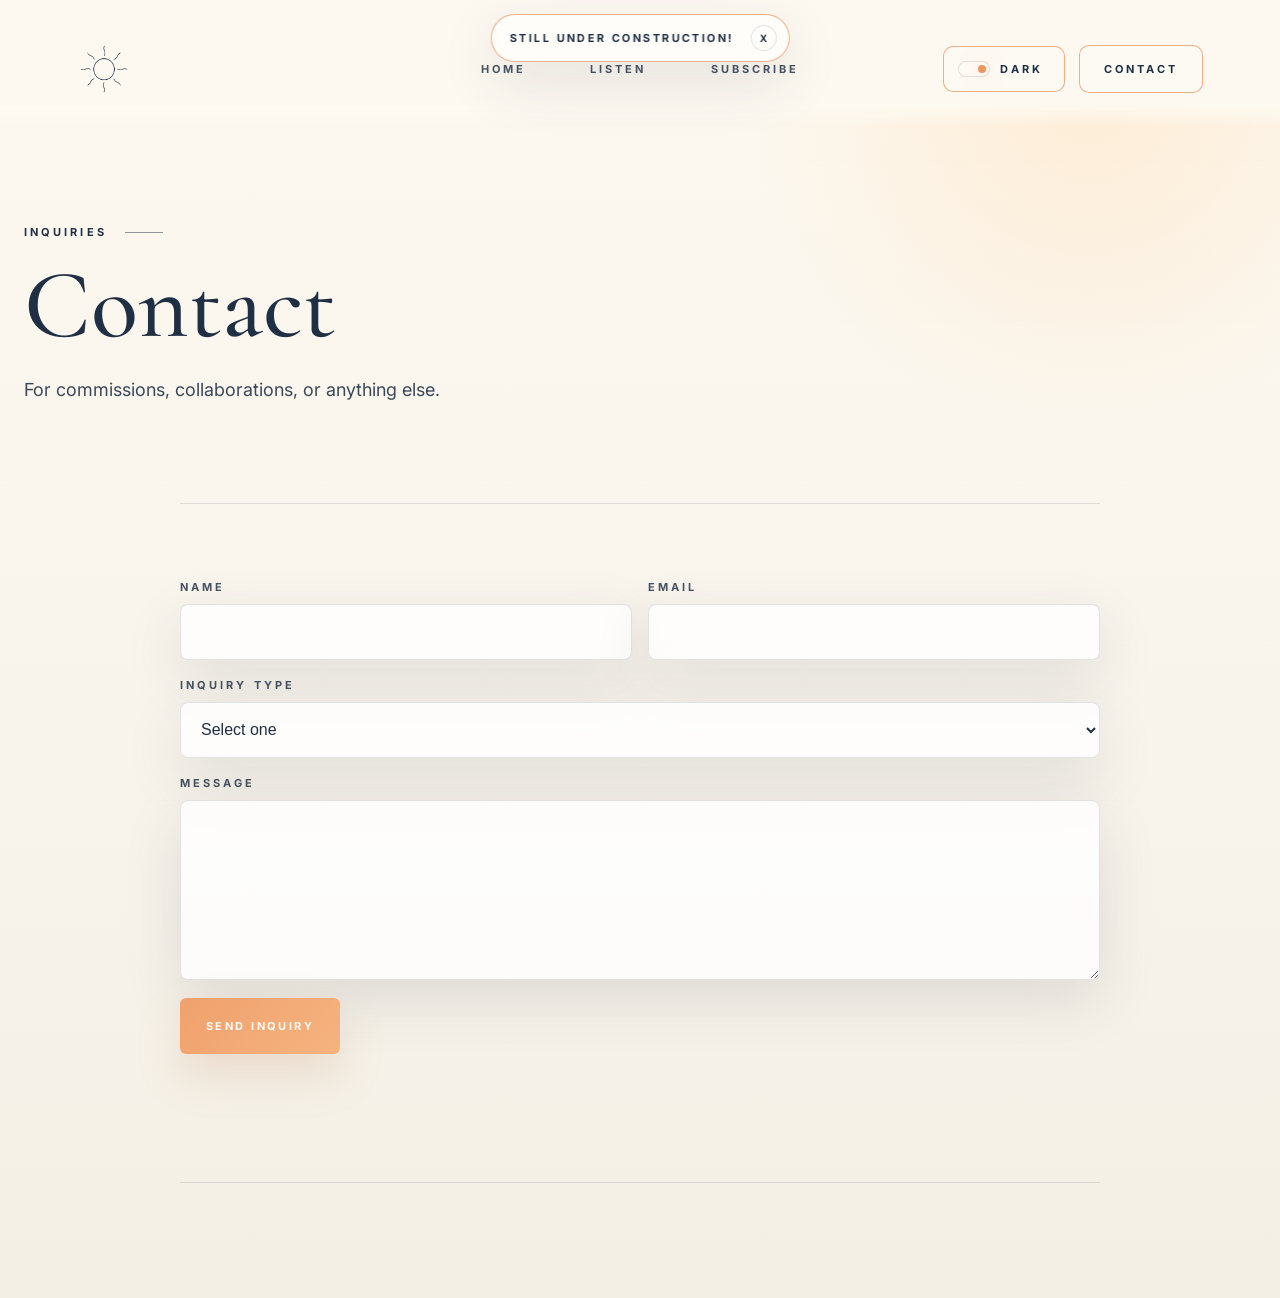
==== commit da32dccc: "Tighten header mask" ====
--- a/contact.html
+++ b/contact.html
@@ -14,7 +14,7 @@
       href="https://fonts.googleapis.com/css2?family=Cormorant+Garamond:wght@400;500;600&family=Inter:wght@400;500;600;700&display=swap"
       rel="stylesheet"
     />
-    <link rel="stylesheet" href="styles.css?v=20260617-header-veil" />
+    <link rel="stylesheet" href="styles.css?v=20260617-header-mask" />
   </head>
   <body class="contact-page" data-theme="light">
     <div class="construction-notice" role="status" aria-live="polite">
--- a/styles.css
+++ b/styles.css
@@ -28,7 +28,7 @@
   --card-bg: rgba(20, 45, 78, 0.5);
   --card-shadow: 0 26px 80px rgba(0, 0, 0, 0.18);
   --header-veil:
-    linear-gradient(180deg, rgba(6, 17, 36, 0.98) 0%, rgba(6, 17, 36, 0.93) 72%, rgba(6, 17, 36, 0) 100%);
+    linear-gradient(180deg, #061124 0%, #061124 82%, rgba(6, 17, 36, 0) 100%);
   --header-veil-height: clamp(118px, 10vw, 158px);
   --accolade-sheen: linear-gradient(90deg, rgba(247, 238, 233, 0.045), rgba(255, 174, 141, 0.035), transparent 72%);
   --project-info-bg: linear-gradient(180deg, rgba(37, 62, 96, 0.58), rgba(27, 48, 82, 0.72));
@@ -67,7 +67,7 @@
   --card-bg: rgba(255, 255, 255, 0.78);
   --card-shadow: 0 20px 60px rgba(41, 52, 63, 0.12);
   --header-veil:
-    linear-gradient(180deg, rgba(253, 249, 241, 0.97) 0%, rgba(253, 249, 241, 0.9) 72%, rgba(253, 249, 241, 0) 100%);
+    linear-gradient(180deg, #fdf9f1 0%, #fdf9f1 82%, rgba(253, 249, 241, 0) 100%);
   --accolade-sheen: linear-gradient(90deg, rgba(255, 255, 255, 0.58), rgba(238, 149, 93, 0.08), transparent 76%);
   --project-info-bg: linear-gradient(180deg, rgba(255, 255, 255, 0.86), rgba(252, 249, 242, 0.96));
   --project-number: rgba(32, 48, 68, 0.82);
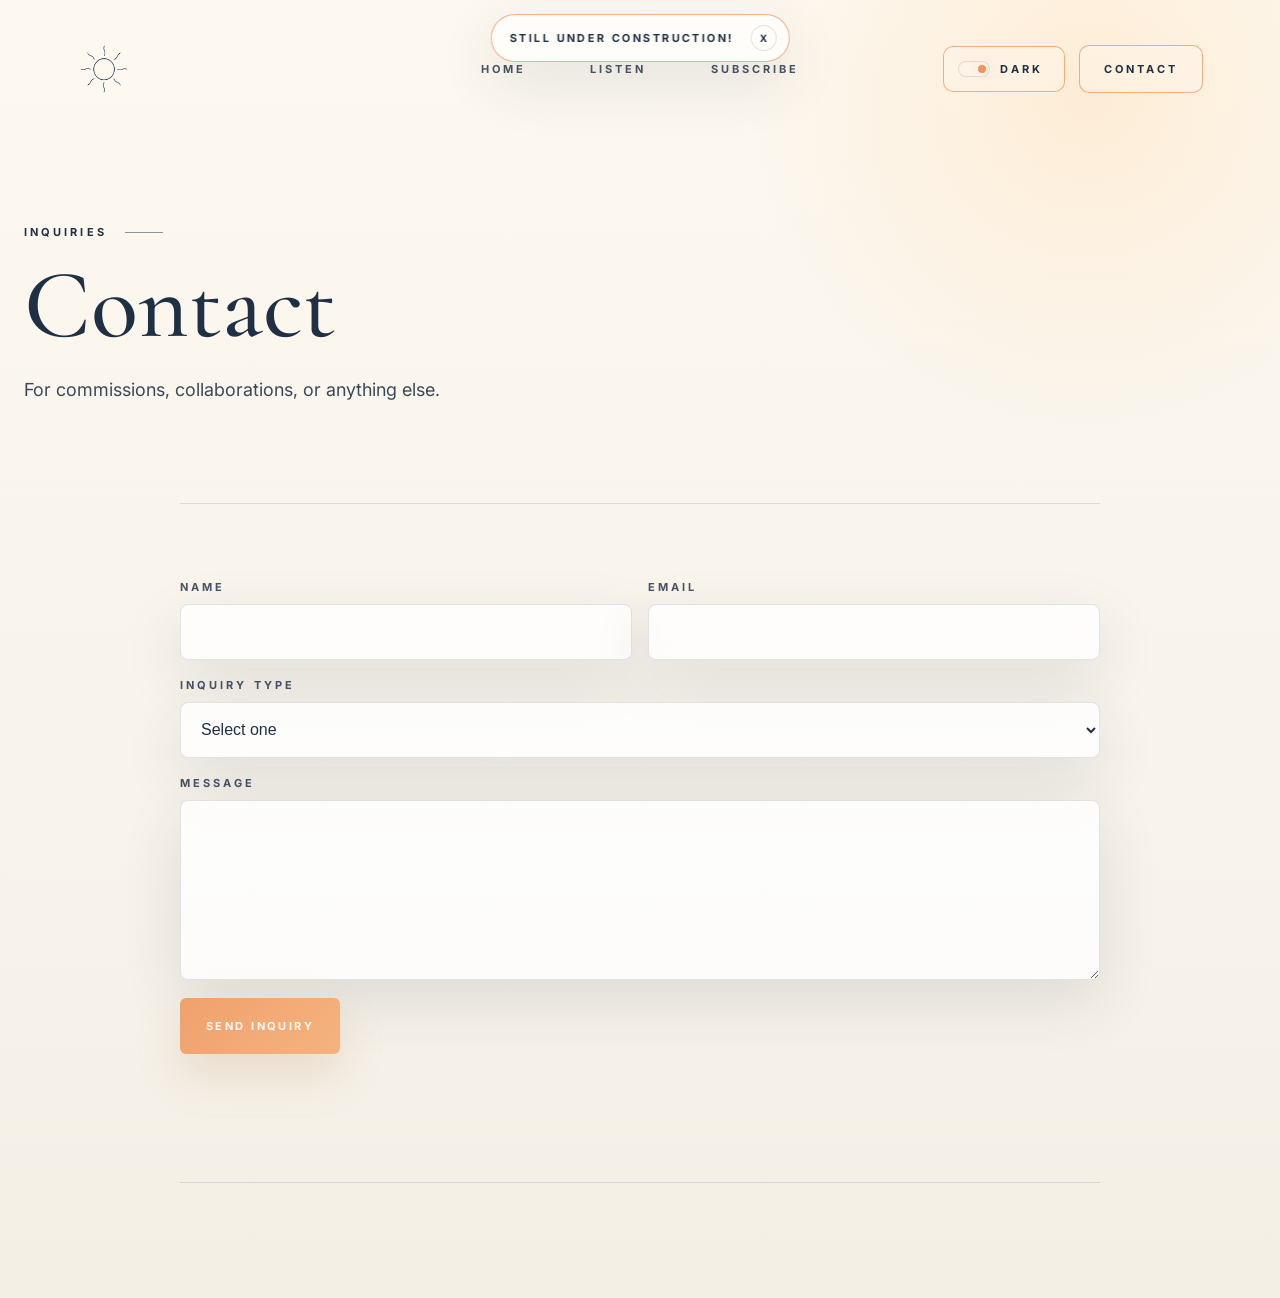
==== commit b82ccc1e: "Let header scroll with page" ====
--- a/contact.html
+++ b/contact.html
@@ -14,7 +14,7 @@
       href="https://fonts.googleapis.com/css2?family=Cormorant+Garamond:wght@400;500;600&family=Inter:wght@400;500;600;700&display=swap"
       rel="stylesheet"
     />
-    <link rel="stylesheet" href="styles.css?v=20260617-header-mask" />
+    <link rel="stylesheet" href="styles.css?v=20260617-header-scroll" />
   </head>
   <body class="contact-page" data-theme="light">
     <div class="construction-notice" role="status" aria-live="polite">
--- a/styles.css
+++ b/styles.css
@@ -27,9 +27,6 @@
   --button-shadow: 0 22px 52px rgba(255, 126, 94, 0.18);
   --card-bg: rgba(20, 45, 78, 0.5);
   --card-shadow: 0 26px 80px rgba(0, 0, 0, 0.18);
-  --header-veil:
-    linear-gradient(180deg, #061124 0%, #061124 82%, rgba(6, 17, 36, 0) 100%);
-  --header-veil-height: clamp(118px, 10vw, 158px);
   --accolade-sheen: linear-gradient(90deg, rgba(247, 238, 233, 0.045), rgba(255, 174, 141, 0.035), transparent 72%);
   --project-info-bg: linear-gradient(180deg, rgba(37, 62, 96, 0.58), rgba(27, 48, 82, 0.72));
   --project-number: rgba(247, 238, 233, 0.82);
@@ -66,8 +63,6 @@
   --button-shadow: 0 20px 46px rgba(172, 111, 66, 0.18);
   --card-bg: rgba(255, 255, 255, 0.78);
   --card-shadow: 0 20px 60px rgba(41, 52, 63, 0.12);
-  --header-veil:
-    linear-gradient(180deg, #fdf9f1 0%, #fdf9f1 82%, rgba(253, 249, 241, 0) 100%);
   --accolade-sheen: linear-gradient(90deg, rgba(255, 255, 255, 0.58), rgba(238, 149, 93, 0.08), transparent 76%);
   --project-info-bg: linear-gradient(180deg, rgba(255, 255, 255, 0.86), rgba(252, 249, 242, 0.96));
   --project-number: rgba(32, 48, 68, 0.82);
@@ -108,18 +103,6 @@
   mix-blend-mode: var(--grain-blend);
 }
 
-body::after {
-  position: fixed;
-  top: 0;
-  right: 0;
-  left: 0;
-  z-index: 15;
-  height: var(--header-veil-height);
-  pointer-events: none;
-  content: "";
-  background: var(--header-veil);
-}
-
 a {
   color: inherit;
   text-decoration: none;
@@ -143,7 +126,7 @@
 }
 
 .construction-notice {
-  position: fixed;
+  position: absolute;
   top: 14px;
   left: 50%;
   z-index: 40;
@@ -187,7 +170,7 @@
 }
 
 .site-header {
-  position: fixed;
+  position: absolute;
   top: 0;
   right: 0;
   left: 0;
@@ -987,14 +970,9 @@
   }
 
   .site-header {
-    position: fixed;
     background: transparent;
     box-shadow: none;
     backdrop-filter: none;
-  }
-
-  body::after {
-    display: none;
   }
 
   .main-nav {
